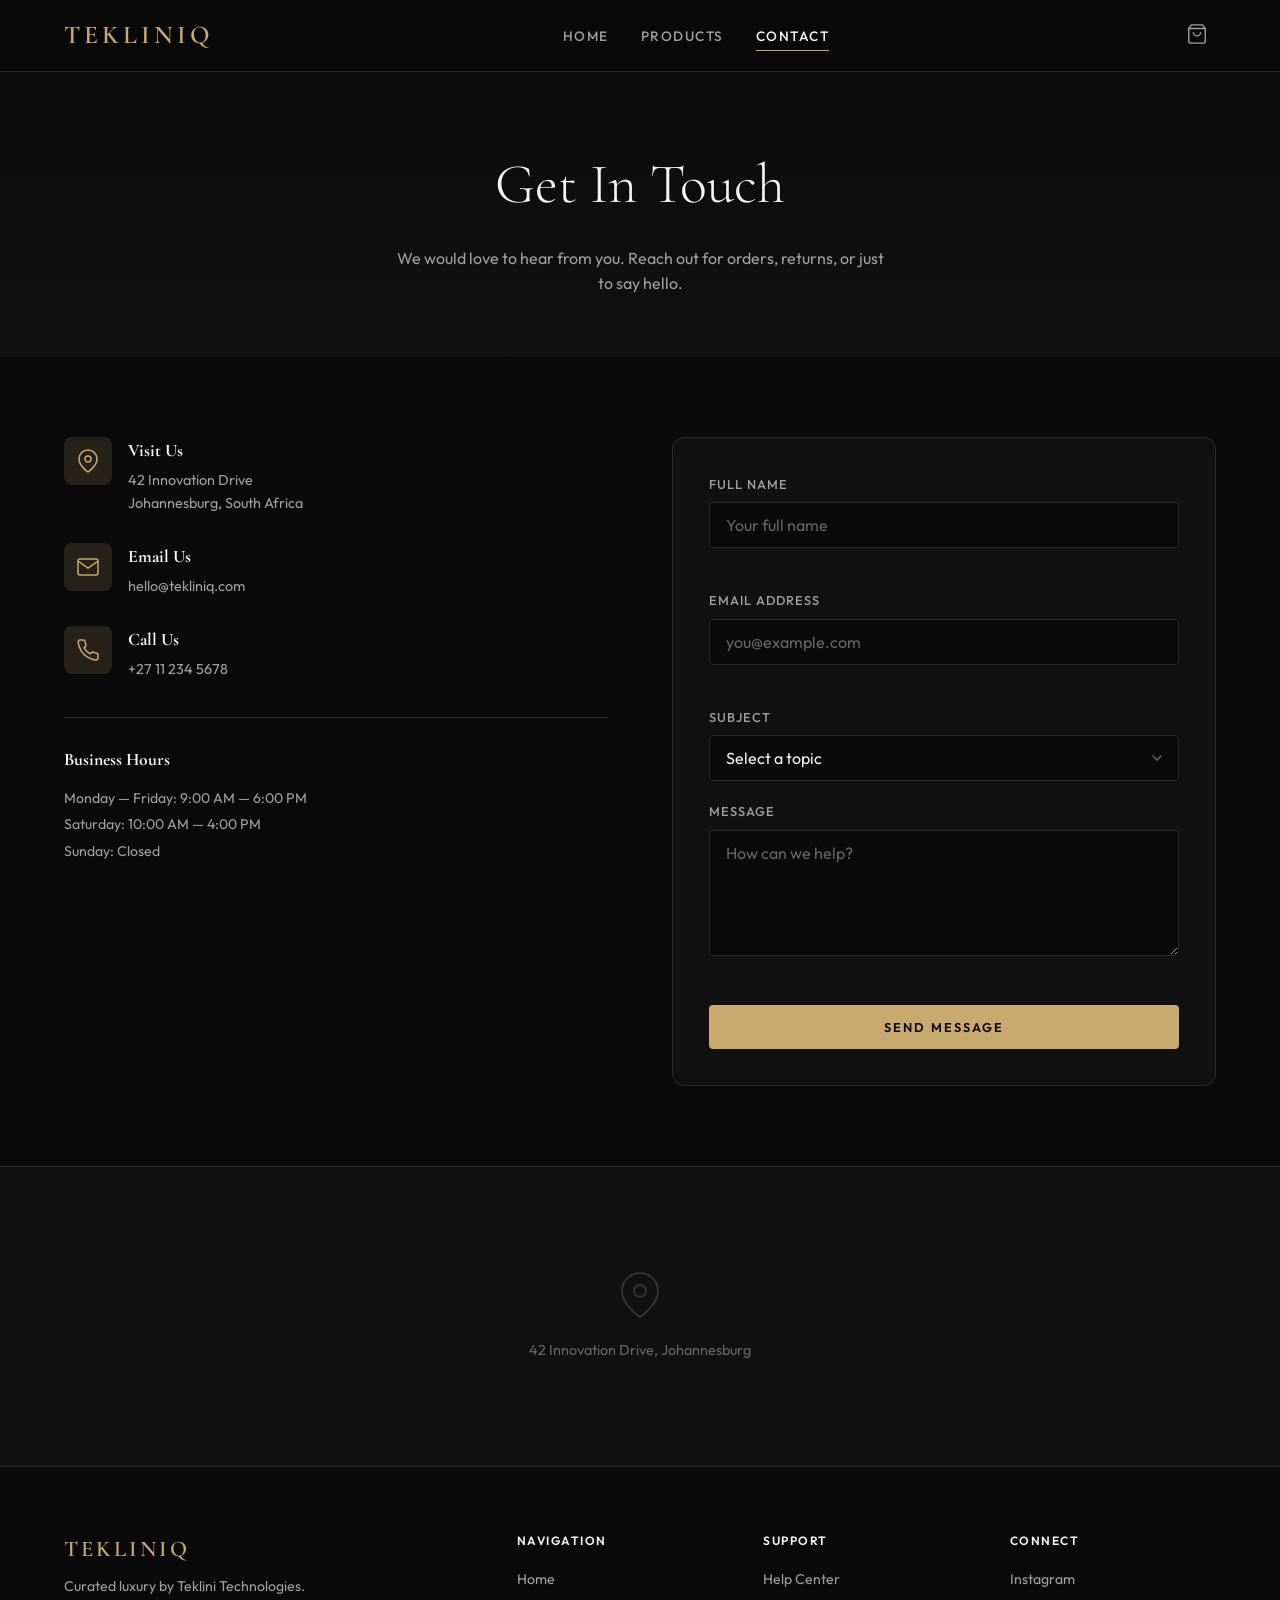
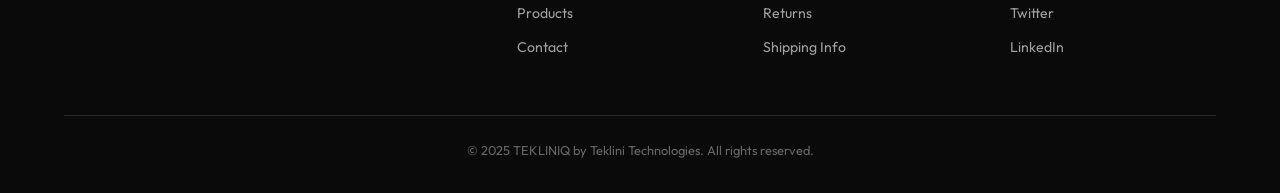
==== contact.html @ c3a547c7 "initial commit" ====
<!DOCTYPE html>
<html lang="en">
<head>
  <meta charset="UTF-8">
  <meta name="viewport" content="width=device-width, initial-scale=1.0">
  <title>Contact — TEKLINIQ</title>
  <meta name="description" content="Get in touch with TEKLINIQ. We are here to help with orders, returns, and inquiries.">
  <link rel="preconnect" href="https://fonts.googleapis.com">
  <link rel="preconnect" href="https://fonts.gstatic.com" crossorigin>
  <link href="https://fonts.googleapis.com/css2?family=Cormorant+Garamond:ital,wght@0,300;0,400;0,500;0,600;0,700;1,300;1,400&family=Outfit:wght@300;400;500;600;700&display=swap" rel="stylesheet">
  <link rel="stylesheet" href="css/style.css">
  <link rel="stylesheet" href="css/animations.css">
</head>
<body>

  <!-- Navigation -->
  <nav class="nav" id="mainNav">
    <div class="nav__inner">
      <a href="index.html" class="nav__logo">TEKLINIQ</a>
      <button class="nav__toggle" id="navToggle" aria-label="Toggle menu">
        <span></span><span></span><span></span>
      </button>
      <ul class="nav__links" id="navLinks">
        <li><a href="index.html" class="nav__link">Home</a></li>
        <li><a href="products.html" class="nav__link">Products</a></li>
        <li><a href="contact.html" class="nav__link nav__link--active">Contact</a></li>
      </ul>
      <button class="nav__cart" id="cartToggle" aria-label="Open cart">
        <svg width="22" height="22" viewBox="0 0 24 24" fill="none" stroke="currentColor" stroke-width="1.5">
          <path d="M6 2L3 6v14a2 2 0 002 2h14a2 2 0 002-2V6l-3-4z"/><line x1="3" y1="6" x2="21" y2="6"/>
          <path d="M16 10a4 4 0 01-8 0"/>
        </svg>
        <span class="nav__cart-count" id="cartCount">0</span>
      </button>
    </div>
  </nav>

  <!-- Page Header -->
  <section class="page-header">
    <div class="container">
      <h1 class="page-header__title">Get In Touch</h1>
      <p class="page-header__subtitle">We would love to hear from you. Reach out for orders, returns, or just to say hello.</p>
    </div>
  </section>

  <!-- Contact Content -->
  <section class="section contact-section">
    <div class="container">
      <div class="contact-grid">
        <!-- Contact Info -->
        <div class="contact-info reveal">
          <div class="contact-info__item">
            <div class="contact-info__icon">
              <svg width="24" height="24" viewBox="0 0 24 24" fill="none" stroke="currentColor" stroke-width="1.5"><path d="M21 10c0 7-9 13-9 13s-9-6-9-13a9 9 0 0118 0z"/><circle cx="12" cy="10" r="3"/></svg>
            </div>
            <div>
              <h4>Visit Us</h4>
              <p>42 Innovation Drive<br>Johannesburg, South Africa</p>
            </div>
          </div>
          <div class="contact-info__item">
            <div class="contact-info__icon">
              <svg width="24" height="24" viewBox="0 0 24 24" fill="none" stroke="currentColor" stroke-width="1.5"><path d="M4 4h16c1.1 0 2 .9 2 2v12c0 1.1-.9 2-2 2H4c-1.1 0-2-.9-2-2V6c0-1.1.9-2 2-2z"/><polyline points="22,6 12,13 2,6"/></svg>
            </div>
            <div>
              <h4>Email Us</h4>
              <p>hello@tekliniq.com</p>
            </div>
          </div>
          <div class="contact-info__item">
            <div class="contact-info__icon">
              <svg width="24" height="24" viewBox="0 0 24 24" fill="none" stroke="currentColor" stroke-width="1.5"><path d="M22 16.92v3a2 2 0 01-2.18 2 19.79 19.79 0 01-8.63-3.07 19.5 19.5 0 01-6-6 19.79 19.79 0 01-3.07-8.67A2 2 0 014.11 2h3a2 2 0 012 1.72 12.84 12.84 0 00.7 2.81 2 2 0 01-.45 2.11L8.09 9.91a16 16 0 006 6l1.27-1.27a2 2 0 012.11-.45 12.84 12.84 0 002.81.7A2 2 0 0122 16.92z"/></svg>
            </div>
            <div>
              <h4>Call Us</h4>
              <p>+27 11 234 5678</p>
            </div>
          </div>
          <div class="contact-info__hours">
            <h4>Business Hours</h4>
            <p>Monday — Friday: 9:00 AM — 6:00 PM</p>
            <p>Saturday: 10:00 AM — 4:00 PM</p>
            <p>Sunday: Closed</p>
          </div>
        </div>

        <!-- Contact Form -->
        <form class="contact-form reveal" id="contactForm">
          <div class="form-group">
            <label for="contactName">Full Name</label>
            <input type="text" id="contactName" class="form-input" placeholder="Your full name" required>
            <span class="form-error" id="nameError"></span>
          </div>
          <div class="form-group">
            <label for="contactEmail">Email Address</label>
            <input type="email" id="contactEmail" class="form-input" placeholder="you@example.com" required>
            <span class="form-error" id="emailError"></span>
          </div>
          <div class="form-group">
            <label for="contactSubject">Subject</label>
            <select id="contactSubject" class="form-input" required>
              <option value="" disabled selected>Select a topic</option>
              <option value="order">Order Inquiry</option>
              <option value="return">Returns & Exchanges</option>
              <option value="product">Product Question</option>
              <option value="other">Other</option>
            </select>
          </div>
          <div class="form-group">
            <label for="contactMessage">Message</label>
            <textarea id="contactMessage" class="form-input form-textarea" placeholder="How can we help?" rows="5" required></textarea>
            <span class="form-error" id="messageError"></span>
          </div>
          <button type="submit" class="btn btn--primary btn--full">Send Message</button>
        </form>
      </div>
    </div>
  </section>

  <!-- Map Placeholder -->
  <section class="map-section">
    <div class="map-placeholder">
      <div class="map-placeholder__content">
        <svg width="48" height="48" viewBox="0 0 24 24" fill="none" stroke="currentColor" stroke-width="1"><path d="M21 10c0 7-9 13-9 13s-9-6-9-13a9 9 0 0118 0z"/><circle cx="12" cy="10" r="3"/></svg>
        <p>42 Innovation Drive, Johannesburg</p>
      </div>
    </div>
  </section>

  <!-- Footer -->
  <footer class="footer">
    <div class="container">
      <div class="footer__grid">
        <div class="footer__col">
          <h3 class="footer__logo">TEKLINIQ</h3>
          <p class="footer__tagline">Curated luxury by Teklini Technologies.</p>
        </div>
        <div class="footer__col">
          <h4 class="footer__heading">Navigation</h4>
          <ul class="footer__links">
            <li><a href="index.html">Home</a></li>
            <li><a href="products.html">Products</a></li>
            <li><a href="contact.html">Contact</a></li>
          </ul>
        </div>
        <div class="footer__col">
          <h4 class="footer__heading">Support</h4>
          <ul class="footer__links">
            <li><a href="contact.html">Help Center</a></li>
            <li><a href="contact.html">Returns</a></li>
            <li><a href="contact.html">Shipping Info</a></li>
          </ul>
        </div>
        <div class="footer__col">
          <h4 class="footer__heading">Connect</h4>
          <ul class="footer__links">
            <li><a href="#">Instagram</a></li>
            <li><a href="#">Twitter</a></li>
            <li><a href="#">LinkedIn</a></li>
          </ul>
        </div>
      </div>
      <div class="footer__bottom">
        <p>&copy; 2025 TEKLINIQ by Teklini Technologies. All rights reserved.</p>
      </div>
    </div>
  </footer>

  <!-- Cart Drawer -->
  <div class="cart-overlay" id="cartOverlay"></div>
  <aside class="cart-drawer" id="cartDrawer">
    <div class="cart-drawer__header">
      <h3>Your Cart</h3>
      <button class="cart-drawer__close" id="cartClose">&times;</button>
    </div>
    <div class="cart-drawer__items" id="cartItems"></div>
    <div class="cart-drawer__empty" id="cartEmpty">
      <p>Your cart is empty</p>
      <a href="products.html" class="btn btn--outline btn--sm">Browse Products</a>
    </div>
    <div class="cart-drawer__footer" id="cartFooter">
      <div class="cart-drawer__total">
        <span>Total</span>
        <span id="cartTotal">$0.00</span>
      </div>
      <button class="btn btn--primary btn--full" id="cartCheckout">Checkout</button>
    </div>
  </aside>

  <!-- Toast -->
  <div class="toast" id="toast"></div>

  <script src="js/TekliniqEngine.js"></script>
  <script src="js/main.js"></script>
</body>
</html>
---- css/style.css ----
/* ============================================
   TEKLINIQ — Design System & Styles
   by Teklini Technologies
   ============================================ */

/* --- Design Tokens --- */
:root {
  --color-bg: #0a0a0a;
  --color-bg-elevated: #111111;
  --color-bg-card: #161616;
  --color-bg-hover: #1a1a1a;
  --color-surface: #1e1e1e;
  --color-border: #2a2a2a;
  --color-border-light: #333333;
  --color-text-primary: #f5f5f5;
  --color-text-secondary: #a0a0a0;
  --color-text-muted: #666666;
  --color-accent: #c9a96e;
  --color-accent-hover: #d4b87a;
  --color-accent-muted: rgba(201,169,110,0.15);
  --color-success: #4ade80;
  --color-error: #f87171;
  --color-white: #ffffff;
  --color-overlay: rgba(0,0,0,0.6);

  --font-display: 'Cormorant Garamond', Georgia, serif;
  --font-body: 'Outfit', system-ui, sans-serif;

  --radius-sm: 4px;
  --radius-md: 8px;
  --radius-lg: 12px;
  --radius-xl: 16px;

  --shadow-sm: 0 1px 2px rgba(0,0,0,0.3);
  --shadow-md: 0 4px 12px rgba(0,0,0,0.4);
  --shadow-lg: 0 8px 32px rgba(0,0,0,0.5);
  --shadow-glow: 0 0 20px rgba(201,169,110,0.15);

  --transition-fast: 0.2s ease;
  --transition-base: 0.3s ease;
  --transition-slow: 0.5s ease;

  --container-max: 1200px;
  --nav-height: 72px;
}

/* --- Reset & Base --- */
*, *::before, *::after {
  margin: 0;
  padding: 0;
  box-sizing: border-box;
}

html {
  scroll-behavior: smooth;
  -webkit-font-smoothing: antialiased;
  -moz-osx-font-smoothing: grayscale;
}

body {
  font-family: var(--font-body);
  font-weight: 400;
  font-size: 16px;
  line-height: 1.6;
  color: var(--color-text-primary);
  background-color: var(--color-bg);
  overflow-x: hidden;
}

a {
  color: inherit;
  text-decoration: none;
  transition: color var(--transition-fast);
}

img {
  max-width: 100%;
  height: auto;
  display: block;
}

ul, ol { list-style: none; }

button {
  font-family: inherit;
  cursor: pointer;
  border: none;
  background: none;
  color: inherit;
}

input, textarea, select {
  font-family: inherit;
  font-size: inherit;
}

.container {
  width: 100%;
  max-width: var(--container-max);
  margin: 0 auto;
  padding: 0 24px;
}

.section {
  padding: 80px 0;
}

/* --- Typography --- */
.section__eyebrow {
  font-family: var(--font-body);
  font-size: 0.75rem;
  font-weight: 600;
  text-transform: uppercase;
  letter-spacing: 3px;
  color: var(--color-accent);
  margin-bottom: 12px;
  text-align: center;
}

.section__title {
  font-family: var(--font-display);
  font-size: clamp(1.8rem, 4vw, 2.8rem);
  font-weight: 400;
  text-align: center;
  margin-bottom: 48px;
  color: var(--color-text-primary);
}

/* --- Navigation --- */
.nav {
  position: fixed;
  top: 0;
  left: 0;
  right: 0;
  height: var(--nav-height);
  z-index: 1000;
  background: rgba(10,10,10,0.85);
  backdrop-filter: blur(20px);
  -webkit-backdrop-filter: blur(20px);
  border-bottom: 1px solid var(--color-border);
  transition: background var(--transition-base);
}

.nav__inner {
  max-width: var(--container-max);
  margin: 0 auto;
  padding: 0 24px;
  height: 100%;
  display: flex;
  align-items: center;
  justify-content: space-between;
}

.nav__logo {
  font-family: var(--font-display);
  font-size: 1.6rem;
  font-weight: 600;
  letter-spacing: 4px;
  color: var(--color-accent);
}

.nav__links {
  display: flex;
  gap: 32px;
}

.nav__link {
  font-size: 0.85rem;
  font-weight: 500;
  text-transform: uppercase;
  letter-spacing: 1.5px;
  color: var(--color-text-secondary);
  position: relative;
  padding: 4px 0;
}

.nav__link::after {
  content: '';
  position: absolute;
  bottom: -2px;
  left: 0;
  width: 0;
  height: 1px;
  background: var(--color-accent);
  transition: width var(--transition-base);
}

.nav__link:hover,
.nav__link--active {
  color: var(--color-text-primary);
}

.nav__link:hover::after,
.nav__link--active::after {
  width: 100%;
}

.nav__cart {
  position: relative;
  padding: 8px;
  color: var(--color-text-secondary);
  transition: color var(--transition-fast);
}

.nav__cart:hover { color: var(--color-accent); }

.nav__cart-count {
  position: absolute;
  top: 0;
  right: 0;
  width: 18px;
  height: 18px;
  border-radius: 50%;
  background: var(--color-accent);
  color: var(--color-bg);
  font-size: 0.65rem;
  font-weight: 700;
  display: flex;
  align-items: center;
  justify-content: center;
  transform: scale(0);
  transition: transform var(--transition-fast);
}

.nav__cart-count.visible { transform: scale(1); }

/* Mobile Nav Toggle */
.nav__toggle {
  display: none;
  flex-direction: column;
  gap: 5px;
  padding: 4px;
}

.nav__toggle span {
  display: block;
  width: 22px;
  height: 2px;
  background: var(--color-text-primary);
  transition: all var(--transition-base);
}

.nav__toggle.active span:nth-child(1) { transform: rotate(45deg) translate(5px, 5px); }
.nav__toggle.active span:nth-child(2) { opacity: 0; }
.nav__toggle.active span:nth-child(3) { transform: rotate(-45deg) translate(5px, -5px); }

/* --- Hero Section --- */
.hero {
  position: relative;
  height: 100vh;
  min-height: 600px;
  display: flex;
  align-items: center;
  justify-content: center;
  background: linear-gradient(135deg, var(--color-bg) 0%, #0d0d0d 50%, #111 100%);
  overflow: hidden;
}

.hero::before {
  content: '';
  position: absolute;
  inset: 0;
  background:
    radial-gradient(ellipse at 20% 50%, rgba(201,169,110,0.05) 0%, transparent 50%),
    radial-gradient(ellipse at 80% 20%, rgba(201,169,110,0.03) 0%, transparent 40%);
}

.hero__slides { position: relative; width: 100%; height: 100%; }

.hero__slide {
  position: absolute;
  inset: 0;
  display: flex;
  align-items: center;
  justify-content: center;
  opacity: 0;
  transition: opacity 0.8s ease;
  pointer-events: none;
}

.hero__slide--active {
  opacity: 1;
  pointer-events: all;
}

.hero__content {
  text-align: center;
  max-width: 700px;
  padding: 0 24px;
  position: relative;
  z-index: 2;
}

.hero__eyebrow {
  font-size: 0.75rem;
  font-weight: 600;
  text-transform: uppercase;
  letter-spacing: 4px;
  color: var(--color-accent);
  margin-bottom: 20px;
}

.hero__title {
  font-family: var(--font-display);
  font-size: clamp(2.5rem, 6vw, 4.5rem);
  font-weight: 300;
  line-height: 1.15;
  margin-bottom: 24px;
  color: var(--color-text-primary);
}

.hero__subtitle {
  font-size: 1.05rem;
  color: var(--color-text-secondary);
  margin-bottom: 36px;
  max-width: 480px;
  margin-left: auto;
  margin-right: auto;
  line-height: 1.7;
}

.hero__dots {
  position: absolute;
  bottom: 40px;
  left: 50%;
  transform: translateX(-50%);
  display: flex;
  gap: 12px;
  z-index: 10;
}

.hero__dot {
  width: 8px;
  height: 8px;
  border-radius: 50%;
  background: var(--color-text-muted);
  transition: all var(--transition-base);
  cursor: pointer;
  border: none;
}

.hero__dot--active {
  background: var(--color-accent);
  width: 24px;
  border-radius: 4px;
}

/* --- Buttons --- */
.btn {
  display: inline-flex;
  align-items: center;
  justify-content: center;
  gap: 8px;
  padding: 14px 36px;
  font-family: var(--font-body);
  font-size: 0.8rem;
  font-weight: 600;
  text-transform: uppercase;
  letter-spacing: 2px;
  border-radius: var(--radius-sm);
  transition: all var(--transition-base);
  cursor: pointer;
  border: none;
}

.btn--primary {
  background: var(--color-accent);
  color: var(--color-bg);
}

.btn--primary:hover {
  background: var(--color-accent-hover);
  box-shadow: var(--shadow-glow);
  transform: translateY(-1px);
}

.btn--outline {
  background: transparent;
  color: var(--color-text-primary);
  border: 1px solid var(--color-border-light);
}

.btn--outline:hover {
  border-color: var(--color-accent);
  color: var(--color-accent);
}

.btn--sm { padding: 10px 24px; font-size: 0.75rem; }
.btn--full { width: 100%; }

/* --- Product Cards --- */
.product-grid {
  display: grid;
  grid-template-columns: repeat(auto-fill, minmax(260px, 1fr));
  gap: 24px;
}

.product-grid--full {
  grid-template-columns: repeat(auto-fill, minmax(240px, 1fr));
}

.product-card {
  background: var(--color-bg-card);
  border: 1px solid var(--color-border);
  border-radius: var(--radius-md);
  overflow: hidden;
  transition: all var(--transition-base);
  position: relative;
}

.product-card:hover {
  border-color: var(--color-border-light);
  transform: translateY(-4px);
  box-shadow: var(--shadow-lg);
}

.product-card__image {
  position: relative;
  aspect-ratio: 3/4;
  background: var(--color-surface);
  overflow: hidden;
  display: flex;
  align-items: center;
  justify-content: center;
}

.product-card__image-placeholder {
  width: 100%;
  height: 100%;
  display: flex;
  align-items: center;
  justify-content: center;
  font-family: var(--font-display);
  font-size: 2rem;
  color: var(--color-text-muted);
  background: linear-gradient(135deg, var(--color-surface) 0%, var(--color-bg-card) 100%);
  letter-spacing: 4px;
}

.product-card__badge {
  position: absolute;
  top: 12px;
  left: 12px;
  padding: 4px 10px;
  font-size: 0.65rem;
  font-weight: 700;
  text-transform: uppercase;
  letter-spacing: 1px;
  background: var(--color-accent);
  color: var(--color-bg);
  border-radius: var(--radius-sm);
}

.product-card__info {
  padding: 20px;
}

.product-card__category {
  font-size: 0.7rem;
  text-transform: uppercase;
  letter-spacing: 1.5px;
  color: var(--color-accent);
  margin-bottom: 6px;
}

.product-card__name {
  font-family: var(--font-display);
  font-size: 1.15rem;
  font-weight: 500;
  margin-bottom: 8px;
  color: var(--color-text-primary);
}

.product-card__price {
  display: flex;
  align-items: center;
  gap: 8px;
  margin-bottom: 16px;
}

.product-card__price-current {
  font-size: 1rem;
  font-weight: 600;
  color: var(--color-text-primary);
}

.product-card__price-original {
  font-size: 0.85rem;
  color: var(--color-text-muted);
  text-decoration: line-through;
}

.product-card__add {
  width: 100%;
  padding: 10px;
  font-size: 0.75rem;
  font-weight: 600;
  text-transform: uppercase;
  letter-spacing: 1.5px;
  background: transparent;
  color: var(--color-text-secondary);
  border: 1px solid var(--color-border);
  border-radius: var(--radius-sm);
  transition: all var(--transition-base);
}

.product-card__add:hover {
  background: var(--color-accent);
  color: var(--color-bg);
  border-color: var(--color-accent);
}

/* --- Featured CTA --- */
.featured__cta {
  text-align: center;
  margin-top: 48px;
}

/* --- Value Cards --- */
.values__grid {
  display: grid;
  grid-template-columns: repeat(auto-fit, minmax(280px, 1fr));
  gap: 32px;
}

.value-card {
  text-align: center;
  padding: 40px 24px;
  background: var(--color-bg-elevated);
  border: 1px solid var(--color-border);
  border-radius: var(--radius-lg);
  transition: all var(--transition-base);
}

.value-card:hover {
  border-color: var(--color-accent-muted);
  transform: translateY(-2px);
}

.value-card__icon {
  width: 56px;
  height: 56px;
  margin: 0 auto 20px;
  display: flex;
  align-items: center;
  justify-content: center;
  background: var(--color-accent-muted);
  border-radius: var(--radius-md);
  color: var(--color-accent);
}

.value-card__title {
  font-family: var(--font-display);
  font-size: 1.3rem;
  margin-bottom: 8px;
}

.value-card__text {
  font-size: 0.9rem;
  color: var(--color-text-secondary);
  line-height: 1.7;
}

/* --- Newsletter --- */
.newsletter {
  background: var(--color-bg-elevated);
  border-top: 1px solid var(--color-border);
  border-bottom: 1px solid var(--color-border);
}

.newsletter__inner {
  max-width: 560px;
  margin: 0 auto;
  text-align: center;
}

.newsletter__title {
  font-family: var(--font-display);
  font-size: 2rem;
  margin-bottom: 12px;
}

.newsletter__text {
  color: var(--color-text-secondary);
  margin-bottom: 28px;
}

.newsletter__form {
  display: flex;
  gap: 12px;
}

.newsletter__input {
  flex: 1;
  padding: 14px 18px;
  background: var(--color-bg);
  border: 1px solid var(--color-border);
  border-radius: var(--radius-sm);
  color: var(--color-text-primary);
  outline: none;
  transition: border-color var(--transition-fast);
}

.newsletter__input:focus {
  border-color: var(--color-accent);
}

.newsletter__input::placeholder {
  color: var(--color-text-muted);
}

/* --- Page Header --- */
.page-header {
  padding: 140px 0 60px;
  text-align: center;
  background: linear-gradient(180deg, var(--color-bg) 0%, var(--color-bg-elevated) 100%);
}

.page-header__title {
  font-family: var(--font-display);
  font-size: clamp(2rem, 5vw, 3.5rem);
  font-weight: 300;
  margin-bottom: 16px;
}

.page-header__subtitle {
  font-size: 1rem;
  color: var(--color-text-secondary);
  max-width: 500px;
  margin: 0 auto;
}

/* --- Filters --- */
.filters {
  padding: 24px 0;
  border-bottom: 1px solid var(--color-border);
}

.filters__bar {
  display: flex;
  gap: 8px;
  flex-wrap: wrap;
  justify-content: center;
}

.filter-btn {
  padding: 8px 20px;
  font-size: 0.8rem;
  font-weight: 500;
  text-transform: uppercase;
  letter-spacing: 1px;
  color: var(--color-text-secondary);
  background: transparent;
  border: 1px solid var(--color-border);
  border-radius: 20px;
  transition: all var(--transition-fast);
}

.filter-btn:hover {
  border-color: var(--color-text-secondary);
  color: var(--color-text-primary);
}

.filter-btn--active {
  background: var(--color-accent);
  color: var(--color-bg);
  border-color: var(--color-accent);
}

/* --- Contact --- */
.contact-grid {
  display: grid;
  grid-template-columns: 1fr 1fr;
  gap: 64px;
  align-items: start;
}

.contact-info__item {
  display: flex;
  gap: 16px;
  align-items: flex-start;
  margin-bottom: 28px;
}

.contact-info__icon {
  width: 48px;
  height: 48px;
  min-width: 48px;
  display: flex;
  align-items: center;
  justify-content: center;
  background: var(--color-accent-muted);
  border-radius: var(--radius-md);
  color: var(--color-accent);
}

.contact-info__item h4 {
  font-family: var(--font-display);
  font-size: 1.1rem;
  margin-bottom: 4px;
}

.contact-info__item p {
  font-size: 0.9rem;
  color: var(--color-text-secondary);
  line-height: 1.6;
}

.contact-info__hours {
  margin-top: 36px;
  padding-top: 28px;
  border-top: 1px solid var(--color-border);
}

.contact-info__hours h4 {
  font-family: var(--font-display);
  font-size: 1.1rem;
  margin-bottom: 12px;
}

.contact-info__hours p {
  font-size: 0.88rem;
  color: var(--color-text-secondary);
  margin-bottom: 4px;
}

.contact-form {
  background: var(--color-bg-elevated);
  padding: 36px;
  border: 1px solid var(--color-border);
  border-radius: var(--radius-lg);
}

.form-group {
  margin-bottom: 20px;
}

.form-group label {
  display: block;
  font-size: 0.8rem;
  font-weight: 500;
  text-transform: uppercase;
  letter-spacing: 1px;
  color: var(--color-text-secondary);
  margin-bottom: 8px;
}

.form-input {
  width: 100%;
  padding: 12px 16px;
  background: var(--color-bg);
  border: 1px solid var(--color-border);
  border-radius: var(--radius-sm);
  color: var(--color-text-primary);
  outline: none;
  transition: border-color var(--transition-fast);
}

.form-input:focus {
  border-color: var(--color-accent);
}

.form-input::placeholder { color: var(--color-text-muted); }

.form-textarea { resize: vertical; min-height: 120px; }

.form-input.error { border-color: var(--color-error); }

.form-error {
  display: block;
  font-size: 0.75rem;
  color: var(--color-error);
  margin-top: 4px;
  min-height: 18px;
}

select.form-input {
  appearance: none;
  background-image: url("data:image/svg+xml,%3Csvg width='10' height='6' viewBox='0 0 10 6' fill='none' xmlns='http://www.w3.org/2000/svg'%3E%3Cpath d='M1 1l4 4 4-4' stroke='%23666' stroke-width='1.5' stroke-linecap='round'/%3E%3C/svg%3E");
  background-repeat: no-repeat;
  background-position: right 16px center;
  padding-right: 40px;
}

/* --- Map --- */
.map-section { padding: 0; }

.map-placeholder {
  height: 300px;
  background: var(--color-bg-elevated);
  border-top: 1px solid var(--color-border);
  display: flex;
  align-items: center;
  justify-content: center;
}

.map-placeholder__content {
  text-align: center;
  color: var(--color-text-muted);
}

.map-placeholder__content svg {
  margin: 0 auto 12px;
  opacity: 0.4;
}

.map-placeholder__content p {
  font-size: 0.9rem;
}

/* --- Cart Drawer --- */
.cart-overlay {
  position: fixed;
  inset: 0;
  background: var(--color-overlay);
  z-index: 2000;
  opacity: 0;
  pointer-events: none;
  transition: opacity var(--transition-base);
}

.cart-overlay.open {
  opacity: 1;
  pointer-events: all;
}

.cart-drawer {
  position: fixed;
  top: 0;
  right: 0;
  width: 400px;
  max-width: 90vw;
  height: 100vh;
  background: var(--color-bg-elevated);
  border-left: 1px solid var(--color-border);
  z-index: 2001;
  display: flex;
  flex-direction: column;
  transform: translateX(100%);
  transition: transform var(--transition-base);
}

.cart-drawer.open { transform: translateX(0); }

.cart-drawer__header {
  display: flex;
  align-items: center;
  justify-content: space-between;
  padding: 24px;
  border-bottom: 1px solid var(--color-border);
}

.cart-drawer__header h3 {
  font-family: var(--font-display);
  font-size: 1.3rem;
}

.cart-drawer__close {
  font-size: 1.5rem;
  color: var(--color-text-secondary);
  padding: 4px 8px;
}

.cart-drawer__close:hover { color: var(--color-text-primary); }

.cart-drawer__items {
  flex: 1;
  overflow-y: auto;
  padding: 16px 24px;
}

.cart-drawer__empty {
  flex: 1;
  display: none;
  flex-direction: column;
  align-items: center;
  justify-content: center;
  gap: 16px;
  color: var(--color-text-muted);
}

.cart-drawer__empty.visible {
  display: flex;
}

.cart-drawer__footer {
  padding: 24px;
  border-top: 1px solid var(--color-border);
  display: none;
}

.cart-drawer__footer.visible { display: block; }

.cart-drawer__total {
  display: flex;
  justify-content: space-between;
  font-size: 1.1rem;
  font-weight: 600;
  margin-bottom: 16px;
}

/* Cart Item */
.cart-item {
  display: flex;
  gap: 16px;
  padding: 16px 0;
  border-bottom: 1px solid var(--color-border);
}

.cart-item__image {
  width: 64px;
  height: 80px;
  background: var(--color-surface);
  border-radius: var(--radius-sm);
  display: flex;
  align-items: center;
  justify-content: center;
  font-family: var(--font-display);
  font-size: 0.7rem;
  color: var(--color-text-muted);
  flex-shrink: 0;
}

.cart-item__details { flex: 1; }

.cart-item__name {
  font-size: 0.9rem;
  font-weight: 500;
  margin-bottom: 4px;
}

.cart-item__price {
  font-size: 0.85rem;
  color: var(--color-accent);
  margin-bottom: 8px;
}

.cart-item__controls {
  display: flex;
  align-items: center;
  gap: 12px;
}

.cart-item__qty-btn {
  width: 28px;
  height: 28px;
  display: flex;
  align-items: center;
  justify-content: center;
  border: 1px solid var(--color-border);
  border-radius: var(--radius-sm);
  font-size: 0.9rem;
  color: var(--color-text-secondary);
  transition: all var(--transition-fast);
}

.cart-item__qty-btn:hover {
  border-color: var(--color-accent);
  color: var(--color-accent);
}

.cart-item__qty {
  font-size: 0.85rem;
  min-width: 20px;
  text-align: center;
}

.cart-item__remove {
  font-size: 0.7rem;
  color: var(--color-text-muted);
  text-transform: uppercase;
  letter-spacing: 1px;
  margin-left: auto;
  transition: color var(--transition-fast);
}

.cart-item__remove:hover { color: var(--color-error); }

/* --- Toast --- */
.toast {
  position: fixed;
  bottom: 32px;
  right: 32px;
  padding: 14px 24px;
  background: var(--color-bg-card);
  border: 1px solid var(--color-border);
  border-radius: var(--radius-md);
  color: var(--color-text-primary);
  font-size: 0.88rem;
  box-shadow: var(--shadow-lg);
  z-index: 3000;
  transform: translateY(20px);
  opacity: 0;
  pointer-events: none;
  transition: all var(--transition-base);
}

.toast.visible {
  transform: translateY(0);
  opacity: 1;
  pointer-events: all;
}

.toast.success { border-left: 3px solid var(--color-success); }
.toast.error { border-left: 3px solid var(--color-error); }

/* --- Footer --- */
.footer {
  padding: 64px 0 32px;
  border-top: 1px solid var(--color-border);
}

.footer__grid {
  display: grid;
  grid-template-columns: 2fr 1fr 1fr 1fr;
  gap: 40px;
  margin-bottom: 48px;
}

.footer__logo {
  font-family: var(--font-display);
  font-size: 1.4rem;
  font-weight: 600;
  letter-spacing: 3px;
  color: var(--color-accent);
  margin-bottom: 8px;
}

.footer__tagline {
  font-size: 0.88rem;
  color: var(--color-text-secondary);
}

.footer__heading {
  font-size: 0.75rem;
  font-weight: 600;
  text-transform: uppercase;
  letter-spacing: 1.5px;
  color: var(--color-text-primary);
  margin-bottom: 16px;
}

.footer__links li { margin-bottom: 8px; }

.footer__links a {
  font-size: 0.88rem;
  color: var(--color-text-secondary);
}

.footer__links a:hover { color: var(--color-accent); }

.footer__bottom {
  padding-top: 24px;
  border-top: 1px solid var(--color-border);
  text-align: center;
}

.footer__bottom p {
  font-size: 0.8rem;
  color: var(--color-text-muted);
}

/* --- Responsive --- */
@media (max-width: 768px) {
  .nav__toggle { display: flex; }

  .nav__links {
    position: fixed;
    top: var(--nav-height);
    left: 0;
    right: 0;
    background: var(--color-bg);
    border-bottom: 1px solid var(--color-border);
    flex-direction: column;
    gap: 0;
    padding: 16px 24px;
    transform: translateY(-100%);
    opacity: 0;
    pointer-events: none;
    transition: all var(--transition-base);
  }

  .nav__links.open {
    transform: translateY(0);
    opacity: 1;
    pointer-events: all;
  }

  .nav__link {
    display: block;
    padding: 12px 0;
    border-bottom: 1px solid var(--color-border);
  }

  .hero__title { font-size: clamp(2rem, 8vw, 3rem); }

  .newsletter__form { flex-direction: column; }

  .contact-grid { grid-template-columns: 1fr; gap: 40px; }

  .footer__grid { grid-template-columns: 1fr 1fr; gap: 32px; }

  .product-grid { grid-template-columns: repeat(auto-fill, minmax(160px, 1fr)); gap: 16px; }
}

@media (max-width: 480px) {
  .section { padding: 56px 0; }
  .footer__grid { grid-template-columns: 1fr; }
  .contact-form { padding: 24px; }
}
---- css/animations.css ----
/* ============================================
   TEKLINIQ — Animations & Transitions
   ============================================ */

/* --- Fade Up (used on hero content) --- */
.fade-up {
  opacity: 0;
  transform: translateY(24px);
  animation: fadeUpIn 0.8s ease forwards;
}

.delay-1 { animation-delay: 0.15s; }
.delay-2 { animation-delay: 0.3s; }
.delay-3 { animation-delay: 0.45s; }

@keyframes fadeUpIn {
  to {
    opacity: 1;
    transform: translateY(0);
  }
}

/* --- Reveal on Scroll --- */
.reveal {
  opacity: 0;
  transform: translateY(30px);
  transition: opacity 0.6s ease, transform 0.6s ease;
}

.reveal.revealed {
  opacity: 1;
  transform: translateY(0);
}

/* --- Product card entrance --- */
.product-card {
  opacity: 0;
  transform: translateY(20px);
  transition: opacity 0.5s ease, transform 0.5s ease, border-color 0.3s ease, box-shadow 0.3s ease;
}

.product-card.visible {
  opacity: 1;
  transform: translateY(0);
}

/* --- Button pulse on add to cart --- */
@keyframes cartPulse {
  0%, 100% { transform: scale(1); }
  50% { transform: scale(1.15); }
}

.cart-pulse {
  animation: cartPulse 0.3s ease;
}

/* --- Skeleton shimmer for loading states --- */
@keyframes shimmer {
  0% { background-position: -200px 0; }
  100% { background-position: calc(200px + 100%) 0; }
}

.skeleton {
  background: linear-gradient(90deg, var(--color-surface) 0%, var(--color-bg-hover) 50%, var(--color-surface) 100%);
  background-size: 200px 100%;
  animation: shimmer 1.5s infinite;
}
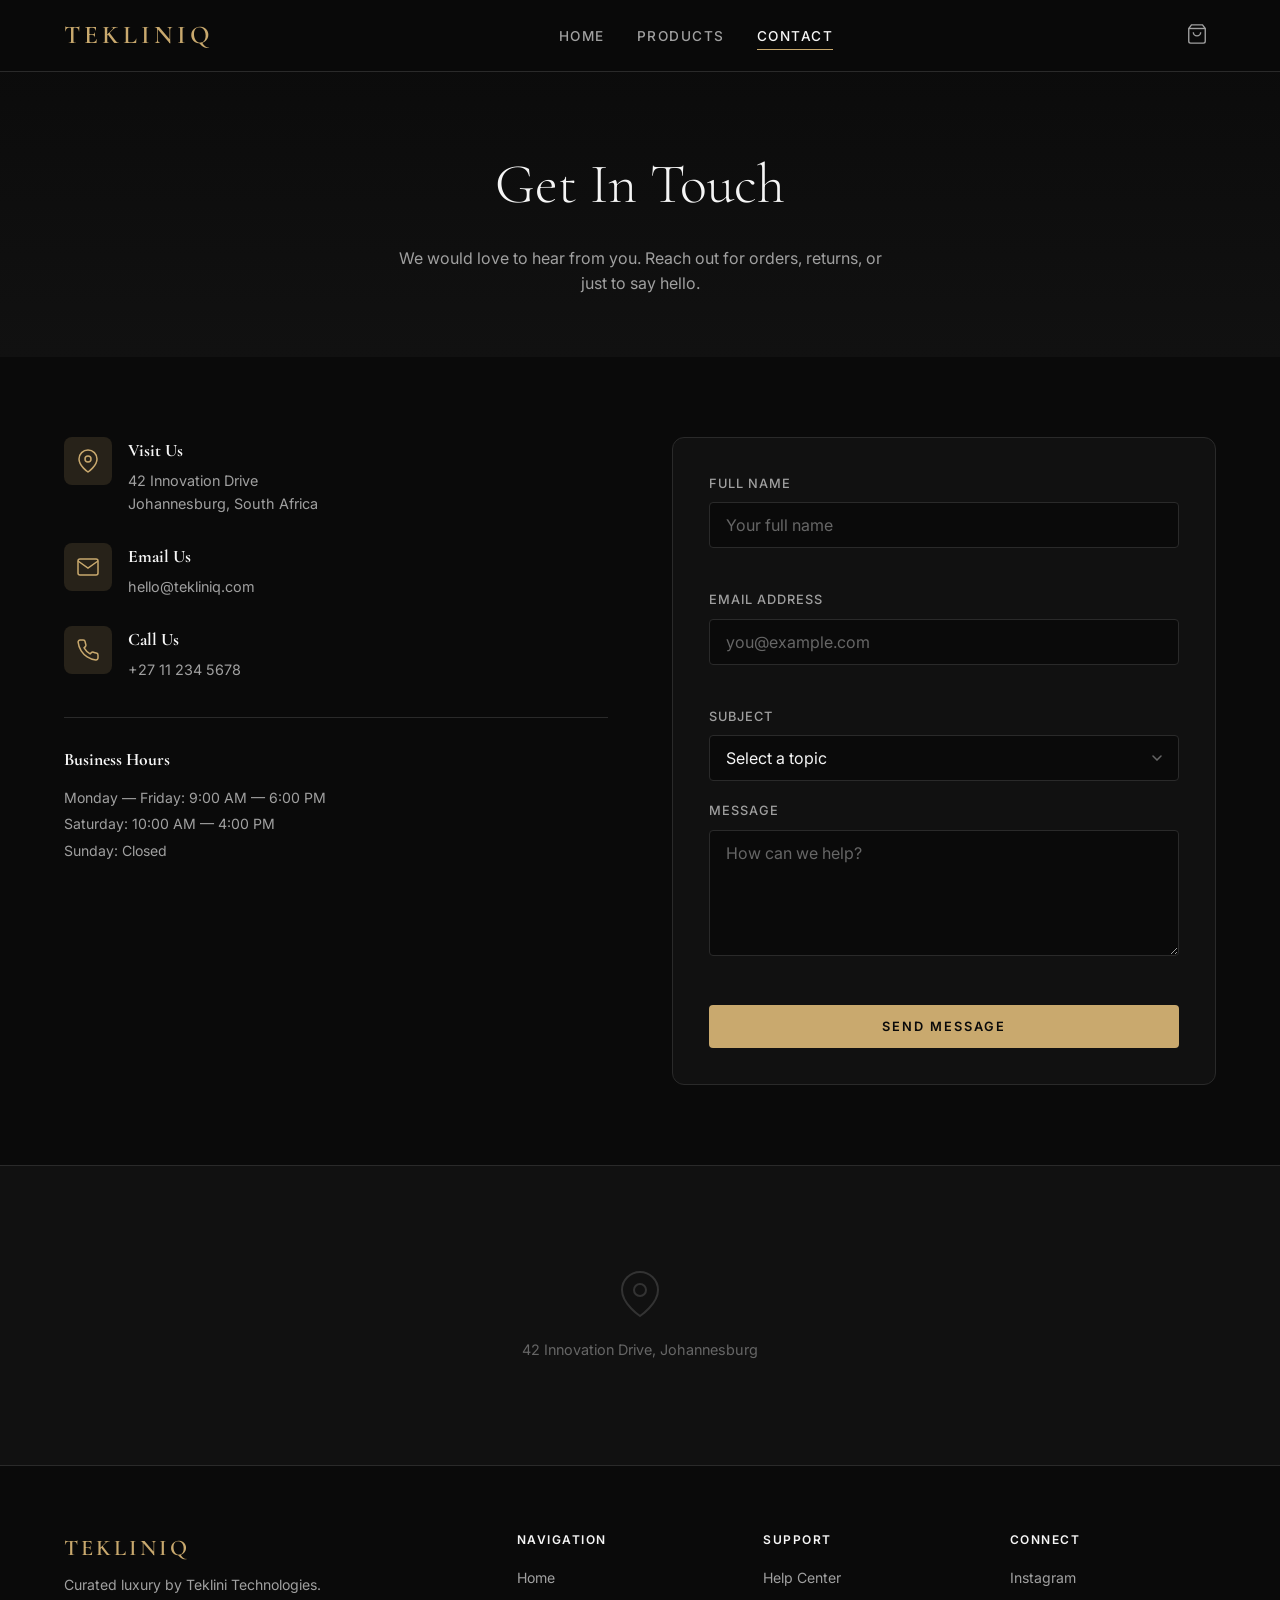
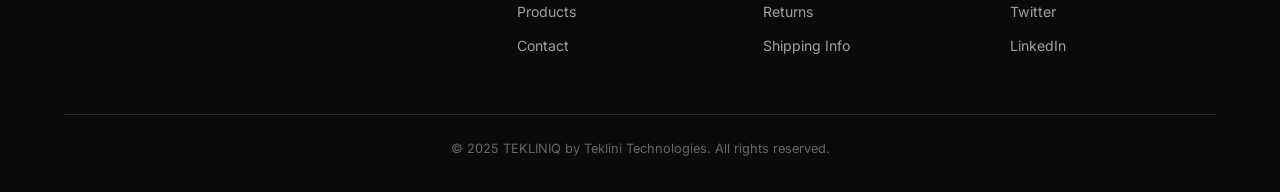
==== commit 6f6a60cc: "Elite SaaS Upgrade: Added Quick View, Search, Sorting, and Premium Visuals" ====
--- a/contact.html
+++ b/contact.html
@@ -7,7 +7,7 @@
   <meta name="description" content="Get in touch with TEKLINIQ. We are here to help with orders, returns, and inquiries.">
   <link rel="preconnect" href="https://fonts.googleapis.com">
   <link rel="preconnect" href="https://fonts.gstatic.com" crossorigin>
-  <link href="https://fonts.googleapis.com/css2?family=Cormorant+Garamond:ital,wght@0,300;0,400;0,500;0,600;0,700;1,300;1,400&family=Outfit:wght@300;400;500;600;700&display=swap" rel="stylesheet">
+  <link href="https://fonts.googleapis.com/css2?family=Cormorant+Garamond:ital,wght@0,300;0,400;0,500;0,600;0,700;1,300;1,400&family=Inter:wght@300;400;500;600;700&display=swap" rel="stylesheet">
   <link rel="stylesheet" href="css/style.css">
   <link rel="stylesheet" href="css/animations.css">
 </head>
@@ -187,6 +187,26 @@
     </div>
   </aside>
 
+  <!-- Product Modal -->
+  <div class="modal" id="productModal">
+    <div class="modal__overlay" id="modalOverlay"></div>
+    <div class="modal__content">
+      <button class="modal__close" id="modalClose">&times;</button>
+      <div class="modal__gallery">
+        <img src="" alt="" class="modal__image" id="modalImage">
+      </div>
+      <div class="modal__details">
+        <span class="modal__category" id="modalCategory"></span>
+        <h2 class="modal__title" id="modalTitle"></h2>
+        <div class="modal__price" id="modalPrice"></div>
+        <p class="modal__desc" id="modalDesc"></p>
+        <div class="modal__actions">
+          <button class="btn btn--primary btn--full" id="modalAddToCart">Add to Cart</button>
+        </div>
+      </div>
+    </div>
+  </div>
+
   <!-- Toast -->
   <div class="toast" id="toast"></div>
 
--- a/css/style.css
+++ b/css/style.css
@@ -24,12 +24,14 @@
   --color-overlay: rgba(0,0,0,0.6);
 
   --font-display: 'Cormorant Garamond', Georgia, serif;
-  --font-body: 'Outfit', system-ui, sans-serif;
-
+  --font-body: 'Inter', system-ui, sans-serif;
+
+  --radius-xs: 2px;
   --radius-sm: 4px;
   --radius-md: 8px;
   --radius-lg: 12px;
   --radius-xl: 16px;
+  --radius-full: 9999px;
 
   --shadow-sm: 0 1px 2px rgba(0,0,0,0.3);
   --shadow-md: 0 4px 12px rgba(0,0,0,0.4);
@@ -416,7 +418,7 @@
 
 .product-card__image {
   position: relative;
-  aspect-ratio: 3/4;
+  aspect-ratio: 1/1;
   background: var(--color-surface);
   overflow: hidden;
   display: flex;
@@ -424,17 +426,48 @@
   justify-content: center;
 }
 
-.product-card__image-placeholder {
+.product-card__image img {
   width: 100%;
   height: 100%;
-  display: flex;
-  align-items: center;
-  justify-content: center;
-  font-family: var(--font-display);
-  font-size: 2rem;
-  color: var(--color-text-muted);
-  background: linear-gradient(135deg, var(--color-surface) 0%, var(--color-bg-card) 100%);
-  letter-spacing: 4px;
+  object-fit: cover;
+  transition: transform 0.6s cubic-bezier(0.165, 0.84, 0.44, 1);
+}
+
+.product-card:hover .product-card__image img {
+  transform: scale(1.08);
+}
+
+.product-card__overlay {
+  position: absolute;
+  inset: 0;
+  background: rgba(0,0,0,0.2);
+  display: flex;
+  align-items: center;
+  justify-content: center;
+  opacity: 0;
+  transition: opacity var(--transition-base);
+  z-index: 2;
+}
+
+.product-card:hover .product-card__overlay {
+  opacity: 1;
+}
+
+.product-card__quick-view {
+  background: var(--color-white);
+  color: var(--color-bg);
+  padding: 10px 20px;
+  font-size: 0.75rem;
+  font-weight: 600;
+  text-transform: uppercase;
+  letter-spacing: 1px;
+  border-radius: var(--radius-xs);
+  transform: translateY(10px);
+  transition: all 0.4s ease;
+}
+
+.product-card:hover .product-card__quick-view {
+  transform: translateY(0);
 }
 
 .product-card__badge {
@@ -638,21 +671,75 @@
 
 .filters__bar {
   display: flex;
+  gap: 12px;
+  flex-wrap: wrap;
+  justify-content: space-between;
+  align-items: center;
+}
+
+.filters__left {
+  display: flex;
   gap: 8px;
   flex-wrap: wrap;
-  justify-content: center;
+}
+
+.filters__right {
+  display: flex;
+  gap: 12px;
+  align-items: center;
+}
+
+.search-box {
+  position: relative;
+  width: 240px;
+}
+
+.search-input {
+  width: 100%;
+  padding: 10px 16px 10px 40px;
+  background: var(--color-bg-elevated);
+  border: 1px solid var(--color-border);
+  border-radius: var(--radius-full);
+  color: var(--color-text-primary);
+  font-size: 0.85rem;
+  outline: none;
+  transition: all var(--transition-fast);
+}
+
+.search-input:focus {
+  border-color: var(--color-accent);
+  box-shadow: 0 0 0 2px var(--color-accent-muted);
+}
+
+.search-icon {
+  position: absolute;
+  left: 14px;
+  top: 50%;
+  transform: translateY(-50%);
+  color: var(--color-text-muted);
+}
+
+.sort-select {
+  padding: 10px 16px;
+  background: var(--color-bg-elevated);
+  border: 1px solid var(--color-border);
+  border-radius: var(--radius-md);
+  color: var(--color-text-primary);
+  font-size: 0.85rem;
+  outline: none;
+  cursor: pointer;
 }
 
 .filter-btn {
   padding: 8px 20px;
-  font-size: 0.8rem;
+  font-size: 0.75rem;
   font-weight: 500;
   text-transform: uppercase;
   letter-spacing: 1px;
   color: var(--color-text-secondary);
   background: transparent;
   border: 1px solid var(--color-border);
-  border-radius: 20px;
+  border-radius: var(--radius-full);
   transition: all var(--transition-fast);
 }
 
@@ -1060,7 +1147,147 @@
   color: var(--color-text-muted);
 }
 
+/* --- Modal --- */
+.modal {
+  position: fixed;
+  inset: 0;
+  z-index: 4000;
+  display: flex;
+  align-items: center;
+  justify-content: center;
+  padding: 24px;
+  opacity: 0;
+  pointer-events: none;
+  transition: opacity 0.4s ease;
+}
+
+.modal.open {
+  opacity: 1;
+  pointer-events: all;
+}
+
+.modal__overlay {
+  position: absolute;
+  inset: 0;
+  background: rgba(0,0,0,0.85);
+  backdrop-filter: blur(8px);
+}
+
+.modal__content {
+  position: relative;
+  width: 100%;
+  max-width: 900px;
+  background: var(--color-bg-card);
+  border: 1px solid var(--color-border);
+  border-radius: var(--radius-lg);
+  overflow: hidden;
+  display: grid;
+  grid-template-columns: 1.2fr 1fr;
+  transform: translateY(30px);
+  transition: transform 0.5s cubic-bezier(0.19, 1, 0.22, 1);
+  z-index: 1;
+}
+
+.modal.open .modal__content {
+  transform: translateY(0);
+}
+
+.modal__close {
+  position: absolute;
+  top: 20px;
+  right: 20px;
+  z-index: 10;
+  width: 40px;
+  height: 40px;
+  display: flex;
+  align-items: center;
+  justify-content: center;
+  background: var(--color-bg-elevated);
+  border: 1px solid var(--color-border);
+  border-radius: 50%;
+  color: var(--color-text-primary);
+  font-size: 1.5rem;
+  transition: all var(--transition-fast);
+}
+
+.modal__close:hover {
+  background: var(--color-bg-hover);
+  color: var(--color-accent);
+}
+
+.modal__gallery {
+  background: var(--color-surface);
+  display: flex;
+  align-items: center;
+  justify-content: center;
+  overflow: hidden;
+}
+
+.modal__image {
+  width: 100%;
+  height: 100%;
+  object-fit: cover;
+}
+
+.modal__details {
+  padding: 48px;
+  display: flex;
+  flex-direction: column;
+}
+
+.modal__category {
+  font-size: 0.75rem;
+  text-transform: uppercase;
+  letter-spacing: 2px;
+  color: var(--color-accent);
+  margin-bottom: 12px;
+}
+
+.modal__title {
+  font-family: var(--font-display);
+  font-size: 2.5rem;
+  margin-bottom: 16px;
+  line-height: 1.1;
+}
+
+.modal__price {
+  font-size: 1.5rem;
+  font-weight: 600;
+  margin-bottom: 24px;
+}
+
+.modal__desc {
+  color: var(--color-text-secondary);
+  line-height: 1.8;
+  margin-bottom: 40px;
+}
+
+.modal__actions {
+  margin-top: auto;
+  display: grid;
+  grid-template-columns: 1fr;
+  gap: 16px;
+}
+
+/* Skeleton Loading */
+.skeleton {
+  background: linear-gradient(90deg, #161616 25%, #1e1e1e 50%, #161616 75%);
+  background-size: 200% 100%;
+  animation: loading 1.5s infinite;
+}
+
+@keyframes loading {
+  0% { background-position: 200% 0; }
+  100% { background-position: -200% 0; }
+}
+
 /* --- Responsive --- */
+@media (max-width: 900px) {
+  .modal__content { grid-template-columns: 1fr; max-height: 90vh; overflow-y: auto; }
+  .modal__details { padding: 32px; }
+  .modal__title { font-size: 2rem; }
+}
+
 @media (max-width: 768px) {
   .nav__toggle { display: flex; }
 
@@ -1094,6 +1321,11 @@
 
   .hero__title { font-size: clamp(2rem, 8vw, 3rem); }
 
+  .filters__bar { flex-direction: column; align-items: stretch; gap: 24px; }
+  .filters__left { justify-content: center; }
+  .filters__right { flex-direction: column; align-items: stretch; }
+  .search-box { width: 100%; }
+
   .newsletter__form { flex-direction: column; }
 
   .contact-grid { grid-template-columns: 1fr; gap: 40px; }
